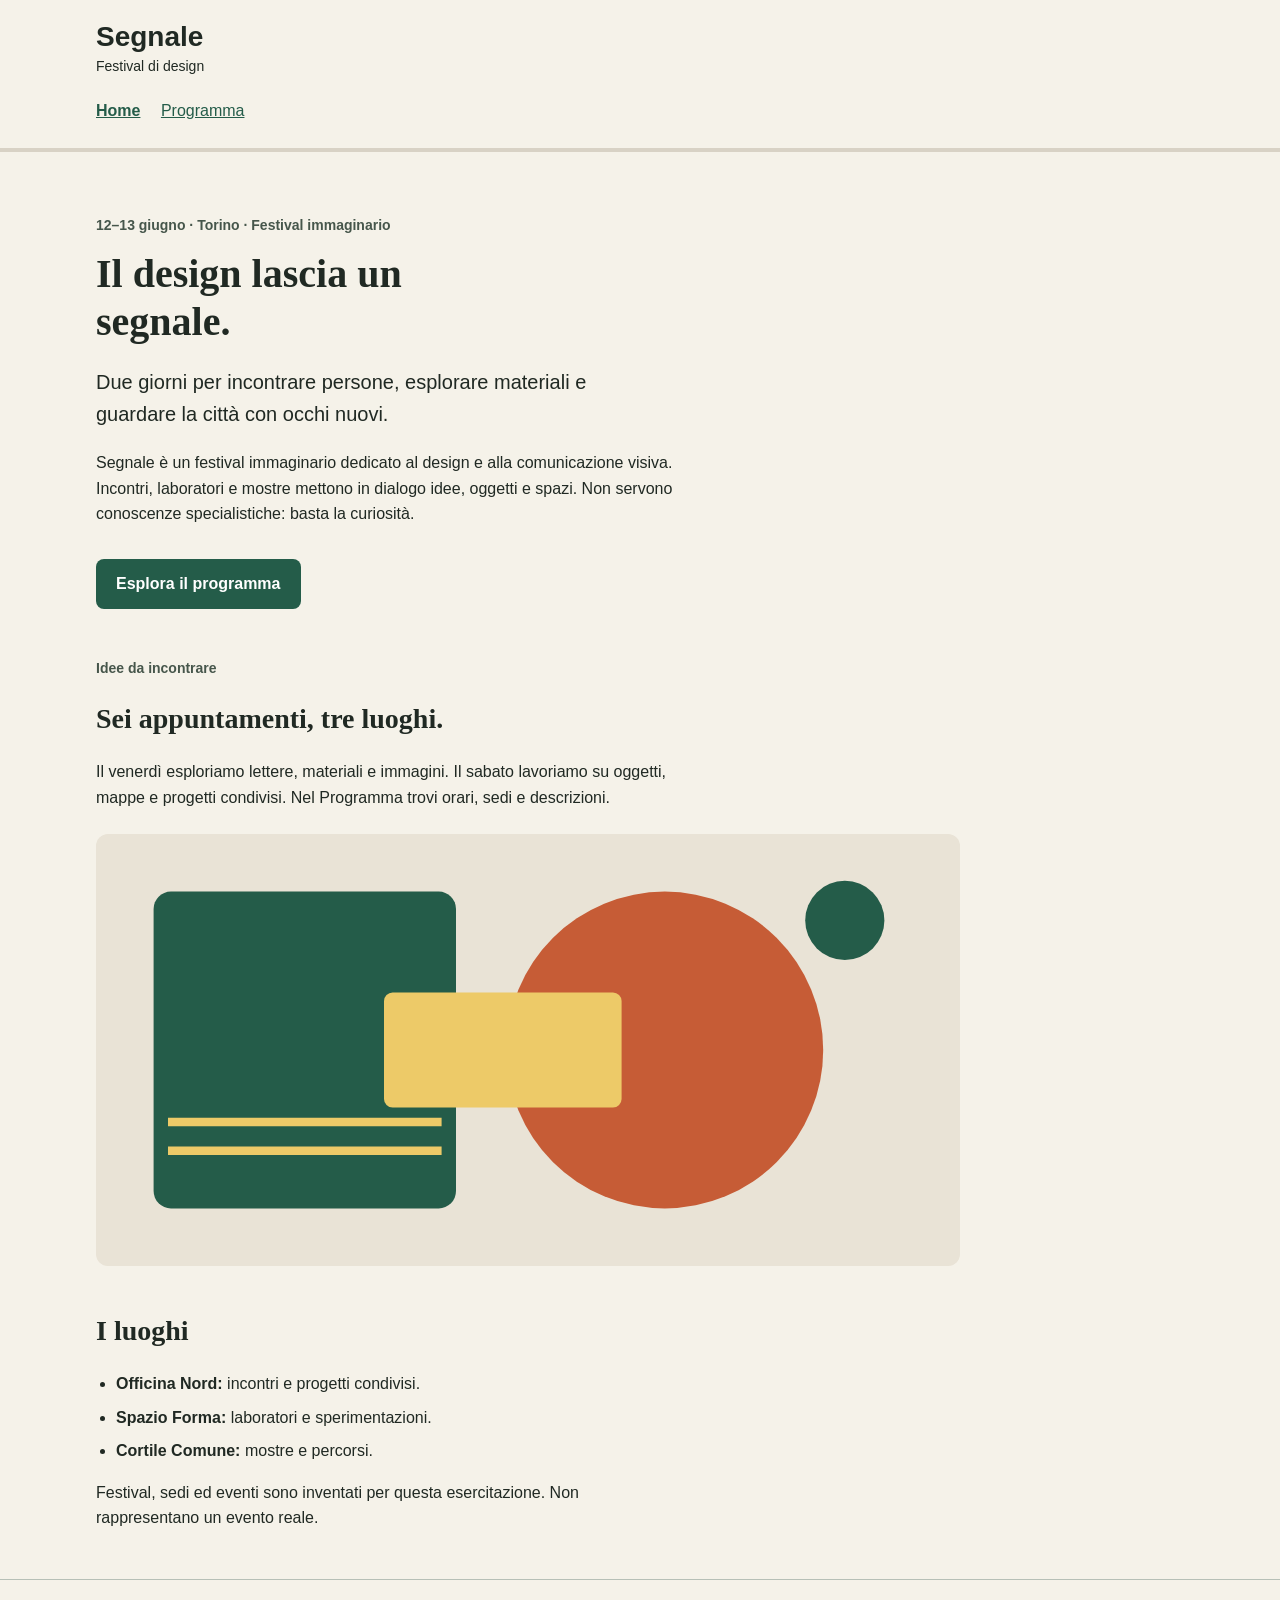
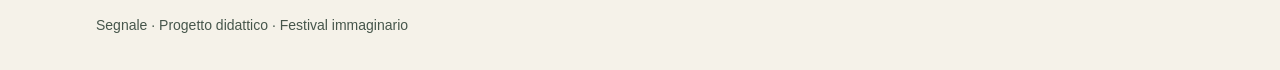
==== index.html @ 4715b221 "Prima Versione Senza Modifica" ====
<!doctype html>
<html lang="it">
<head>
  <meta charset="utf-8">
  <meta name="viewport" content="width=device-width, initial-scale=1">
  <title>Segnale — Festival di design</title>
  <link rel="stylesheet" href="style.css">
</head>
<body>
  <a class="skip-link" href="#contenuto">Vai al contenuto</a>
  <header class="site-header">
    <div class="container">
      <a class="brand" href="index.html">Segnale<span>Festival di design</span></a>
      <nav aria-label="Navigazione principale">
        <a href="index.html" aria-current="page">Home</a>
        <!-- Da completare: collegare questa voce alla pagina Programma. -->
        <a href="#">Programma</a>
      </nav>
    </div>
  </header>

  <main id="contenuto" class="container">
    <section class="intro" aria-labelledby="titolo-home">
      <p class="eyebrow">12–13 giugno · Torino · Festival immaginario</p>
      <h1 id="titolo-home">Il design lascia un segnale.</h1>
      <p class="lead">Due giorni per incontrare persone, esplorare materiali e guardare la città con occhi nuovi.</p>
      <p class="reading-text">Segnale è un festival immaginario dedicato al design e alla comunicazione visiva. Incontri, laboratori e mostre mettono in dialogo idee, oggetti e spazi. Non servono conoscenze specialistiche: basta la curiosità.</p>
      <!-- Da completare: anche questo collegamento deve aprire il Programma. -->
      <a class="button-link" href="#">Esplora il programma</a>
    </section>

    <section class="content-section" aria-labelledby="titolo-festival">
      <p class="eyebrow">Idee da incontrare</p>
      <h2 id="titolo-festival">Sei appuntamenti, tre luoghi.</h2>
      <p class="reading-text">Il venerdì esploriamo lettere, materiali e immagini. Il sabato lavoriamo su oggetti, mappe e progetti condivisi. Nel Programma trovi orari, sedi e descrizioni.</p>
      <img class="festival-image" src="assets/festival.svg" alt="Composizione geometrica di cerchi e rettangoli nei colori del festival" width="1200" height="600">
    </section>

    <section class="content-section" aria-labelledby="titolo-luoghi">
      <h2 id="titolo-luoghi">I luoghi</h2>
      <ul class="venues">
        <li><strong>Officina Nord:</strong> incontri e progetti condivisi.</li>
        <li><strong>Spazio Forma:</strong> laboratori e sperimentazioni.</li>
        <li><strong>Cortile Comune:</strong> mostre e percorsi.</li>
      </ul>
      <p class="reading-text">Festival, sedi ed eventi sono inventati per questa esercitazione. Non rappresentano un evento reale.</p>
    </section>
  </main>

  <footer class="site-footer"><div class="container"><p>Segnale · Progetto didattico · Festival immaginario</p></div></footer>
</body>
</html>
---- style.css ----
/* Stile iniziale: tipografia, colori e variabili CSS sono già predisposti.
   Lavoreremo su collegamenti, CSS condiviso e disposizione delle schede. */

/* Scelte comuni: ogni regola usa var() per richiamarne il valore. */
:root {
  --colore-primario: #245c49;
  --colore-primario-scuro: #173f32;
  --colore-sfondo: #f5f2e9;
  --colore-testo: #202923;
  --font-testo: Arial, Helvetica, sans-serif;
  --font-titoli: Georgia, "Times New Roman", serif;
}

* {
  box-sizing: border-box;
}

body {
  margin: 0;
  background: var(--colore-sfondo);
  color: var(--colore-testo);
  font-family: var(--font-testo);
  font-size: 1rem;
  line-height: 1.6;
}

a {
  color: var(--colore-primario);
}

a:hover {
  text-decoration-thickness: 3px;
}

a:focus-visible {
  outline: 3px solid var(--colore-testo);
  outline-offset: 4px;
}

.container {
  width: 92%;
  max-width: 68rem;
  margin: 0 auto;
}

.site-header {
  padding: 1.25rem 0;
  border-bottom: 4px solid #d8d2c5;
}

.brand {
  display: inline-block;
  color: var(--colore-testo);
  font-size: 1.75rem;
  font-weight: bold;
  line-height: 1.2;
  text-decoration: none;
}

.brand span {
  display: block;
  margin-top: 0.25rem;
  font-size: 0.875rem;
  font-weight: normal;
}

nav {
  margin-top: 1rem;
}

nav a {
  display: inline-block;
  margin-right: 1rem;
  padding: 0.25rem 0;
}

nav a[aria-current="page"] {
  font-weight: bold;
}

.intro {
  padding: 3rem 0 1rem;
}

.eyebrow,
.event-meta {
  color: #46564b;
  font-size: 0.875rem;
  font-weight: bold;
}

h1,
h2,
h3 {
  font-family: var(--font-titoli);
  line-height: 1.2;
}

h1 {
  max-width: 18ch;
  margin: 0.75rem 0 1.25rem;
  font-size: 2.5rem;
}

h2 {
  font-size: 1.75rem;
}

h3 {
  margin: 0.5rem 0 0.75rem;
  font-size: 1.375rem;
}

.lead {
  max-width: 48ch;
  font-size: 1.25rem;
}

.reading-text {
  max-width: 65ch;
}

.button-link {
  display: inline-block;
  margin-top: 1rem;
  padding: 0.75rem 1.25rem;
  border-radius: 0.5rem;
  background: var(--colore-primario);
  color: #ffffff;
  font-weight: bold;
  text-decoration: none;
}

.button-link:hover {
  background: var(--colore-primario-scuro);
}

.content-section {
  margin: 2rem 0 3rem;
}

.festival-image {
  display: block;
  width: 100%;
  max-width: 54rem;
  height: auto;
  margin-top: 1.5rem;
  border-radius: 0.75rem;
}

.venues {
  padding-left: 1.25rem;
}

.venues li {
  margin-bottom: 0.5rem;
}

/* Qui inseriremo la regola .event-grid durante la demo. */

.event-card {
  margin-bottom: 1.5rem;
  overflow: hidden;
  border: 1px solid #b7c0b7;
  border-radius: 0.75rem;
  background: #ffffff;
}

.event-card img {
  display: block;
  width: 100%;
  height: auto;
}

.event-body {
  padding: 1.25rem;
}

.event-body p:last-child {
  margin-bottom: 0;
}

.event-place {
  color: #46564b;
  font-size: 0.875rem;
}

.site-footer {
  padding: 1.25rem 0;
  border-top: 1px solid #b7c0b7;
  color: #46564b;
  font-size: 0.875rem;
}

.skip-link {
  position: absolute;
  top: -6rem;
  left: 1rem;
  padding: 0.75rem 1rem;
  background: #ffffff;
  color: var(--colore-testo);
}

.skip-link:focus {
  top: 1rem;
}

/* Qui aggiungeremo la media query durante la demo. */
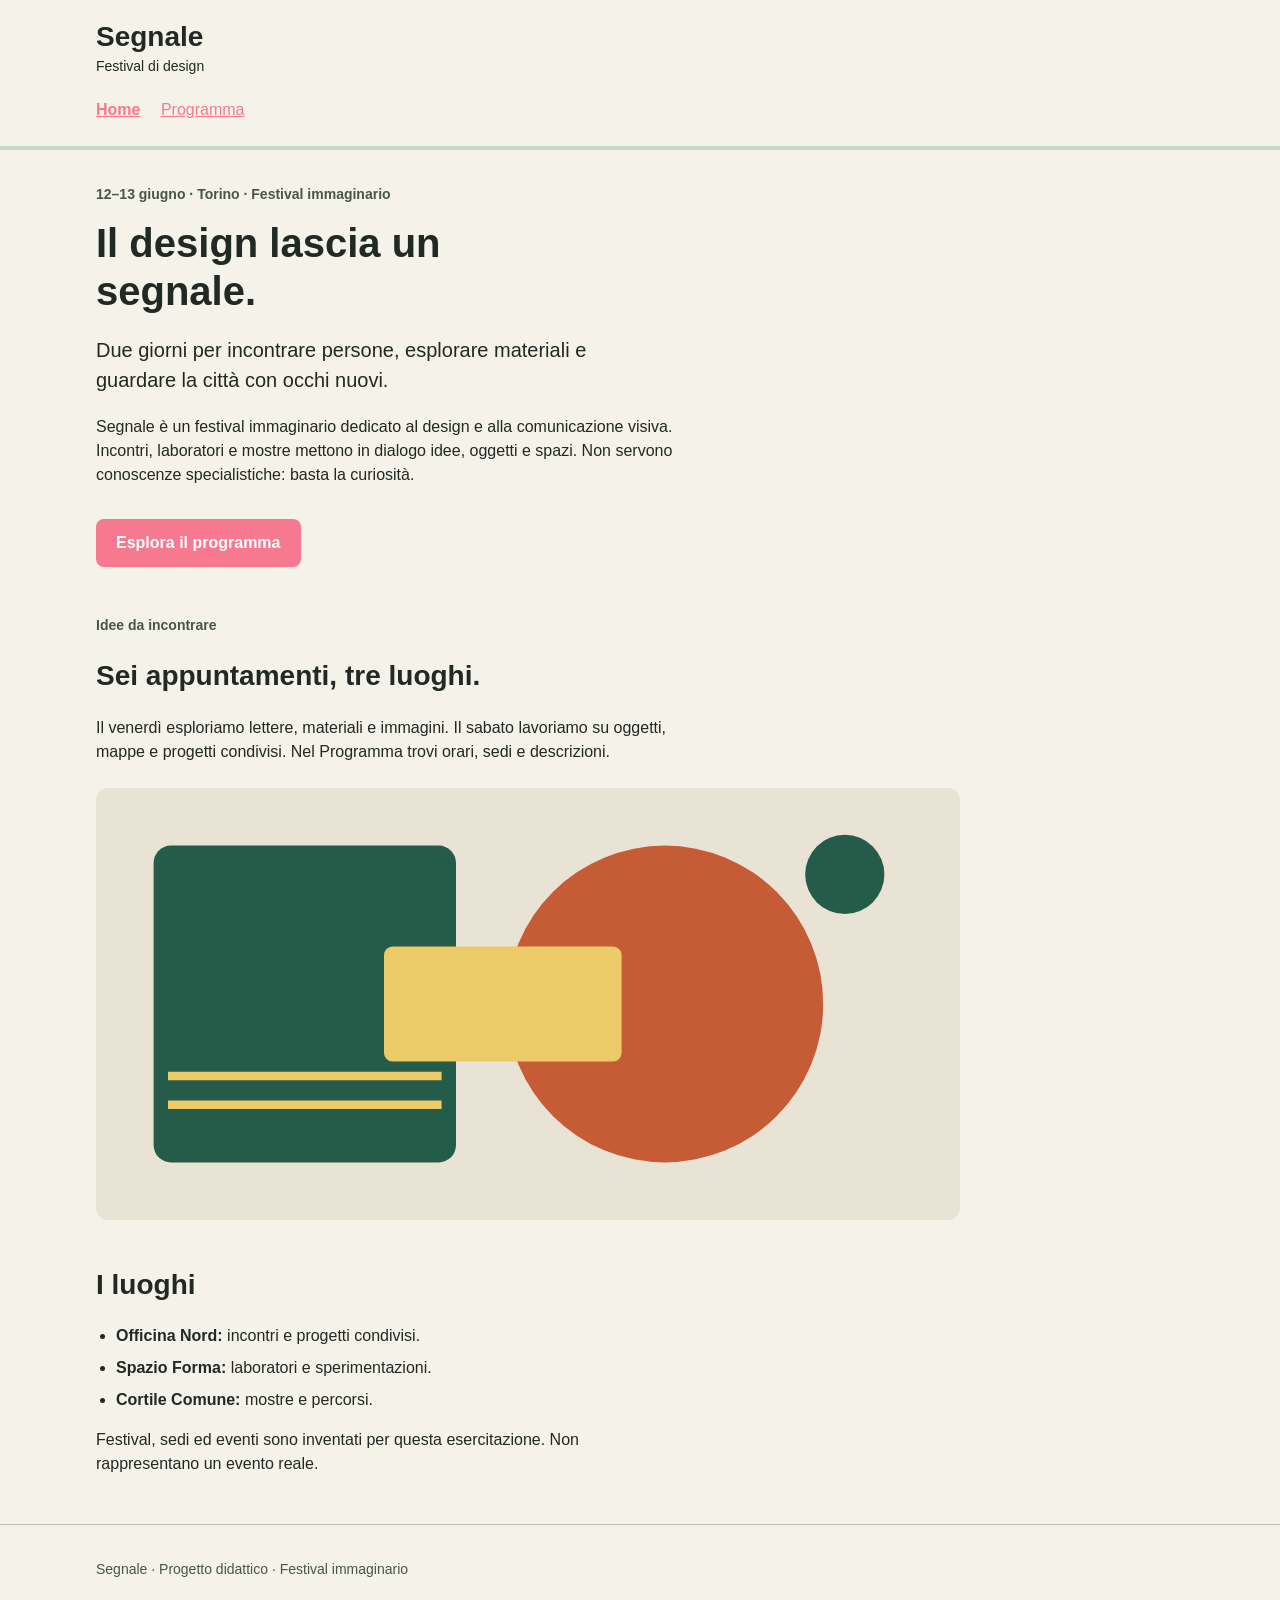
==== commit e85c37d9: "Modifica 1" ====
--- a/index.html
+++ b/index.html
@@ -14,7 +14,7 @@
       <nav aria-label="Navigazione principale">
         <a href="index.html" aria-current="page">Home</a>
         <!-- Da completare: collegare questa voce alla pagina Programma. -->
-        <a href="#">Programma</a>
+<a href="programma.html">Programma</a>
       </nav>
     </div>
   </header>
@@ -26,7 +26,7 @@
       <p class="lead">Due giorni per incontrare persone, esplorare materiali e guardare la città con occhi nuovi.</p>
       <p class="reading-text">Segnale è un festival immaginario dedicato al design e alla comunicazione visiva. Incontri, laboratori e mostre mettono in dialogo idee, oggetti e spazi. Non servono conoscenze specialistiche: basta la curiosità.</p>
       <!-- Da completare: anche questo collegamento deve aprire il Programma. -->
-      <a class="button-link" href="#">Esplora il programma</a>
+<a class="button-link" href="programma.html">Esplora il programma</a>
     </section>
 
     <section class="content-section" aria-labelledby="titolo-festival">
--- a/style.css
+++ b/style.css
@@ -3,12 +3,12 @@
 
 /* Scelte comuni: ogni regola usa var() per richiamarne il valore. */
 :root {
-  --colore-primario: #245c49;
-  --colore-primario-scuro: #173f32;
+  --colore-primario: #f67990;
+  --colore-primario-scuro: #aa3147;
   --colore-sfondo: #f5f2e9;
   --colore-testo: #202923;
-  --font-testo: Arial, Helvetica, sans-serif;
-  --font-titoli: Georgia, "Times New Roman", serif;
+  --font-testo: Roboto, Helvetica, sans-serif;
+  --font-titoli: "Stack Sans Notch", sans-serif;
 }
 
 * {
@@ -21,7 +21,7 @@
   color: var(--colore-testo);
   font-family: var(--font-testo);
   font-size: 1rem;
-  line-height: 1.6;
+  line-height: 1.5;
 }
 
 a {
@@ -45,7 +45,7 @@
 
 .site-header {
   padding: 1.25rem 0;
-  border-bottom: 4px solid #d8d2c5;
+  border-bottom: 4px solid #c5d8cd;
 }
 
 .brand {
@@ -79,7 +79,7 @@
 }
 
 .intro {
-  padding: 3rem 0 1rem;
+  padding: 1.25rem 0 1rem;
 }
 
 .eyebrow,
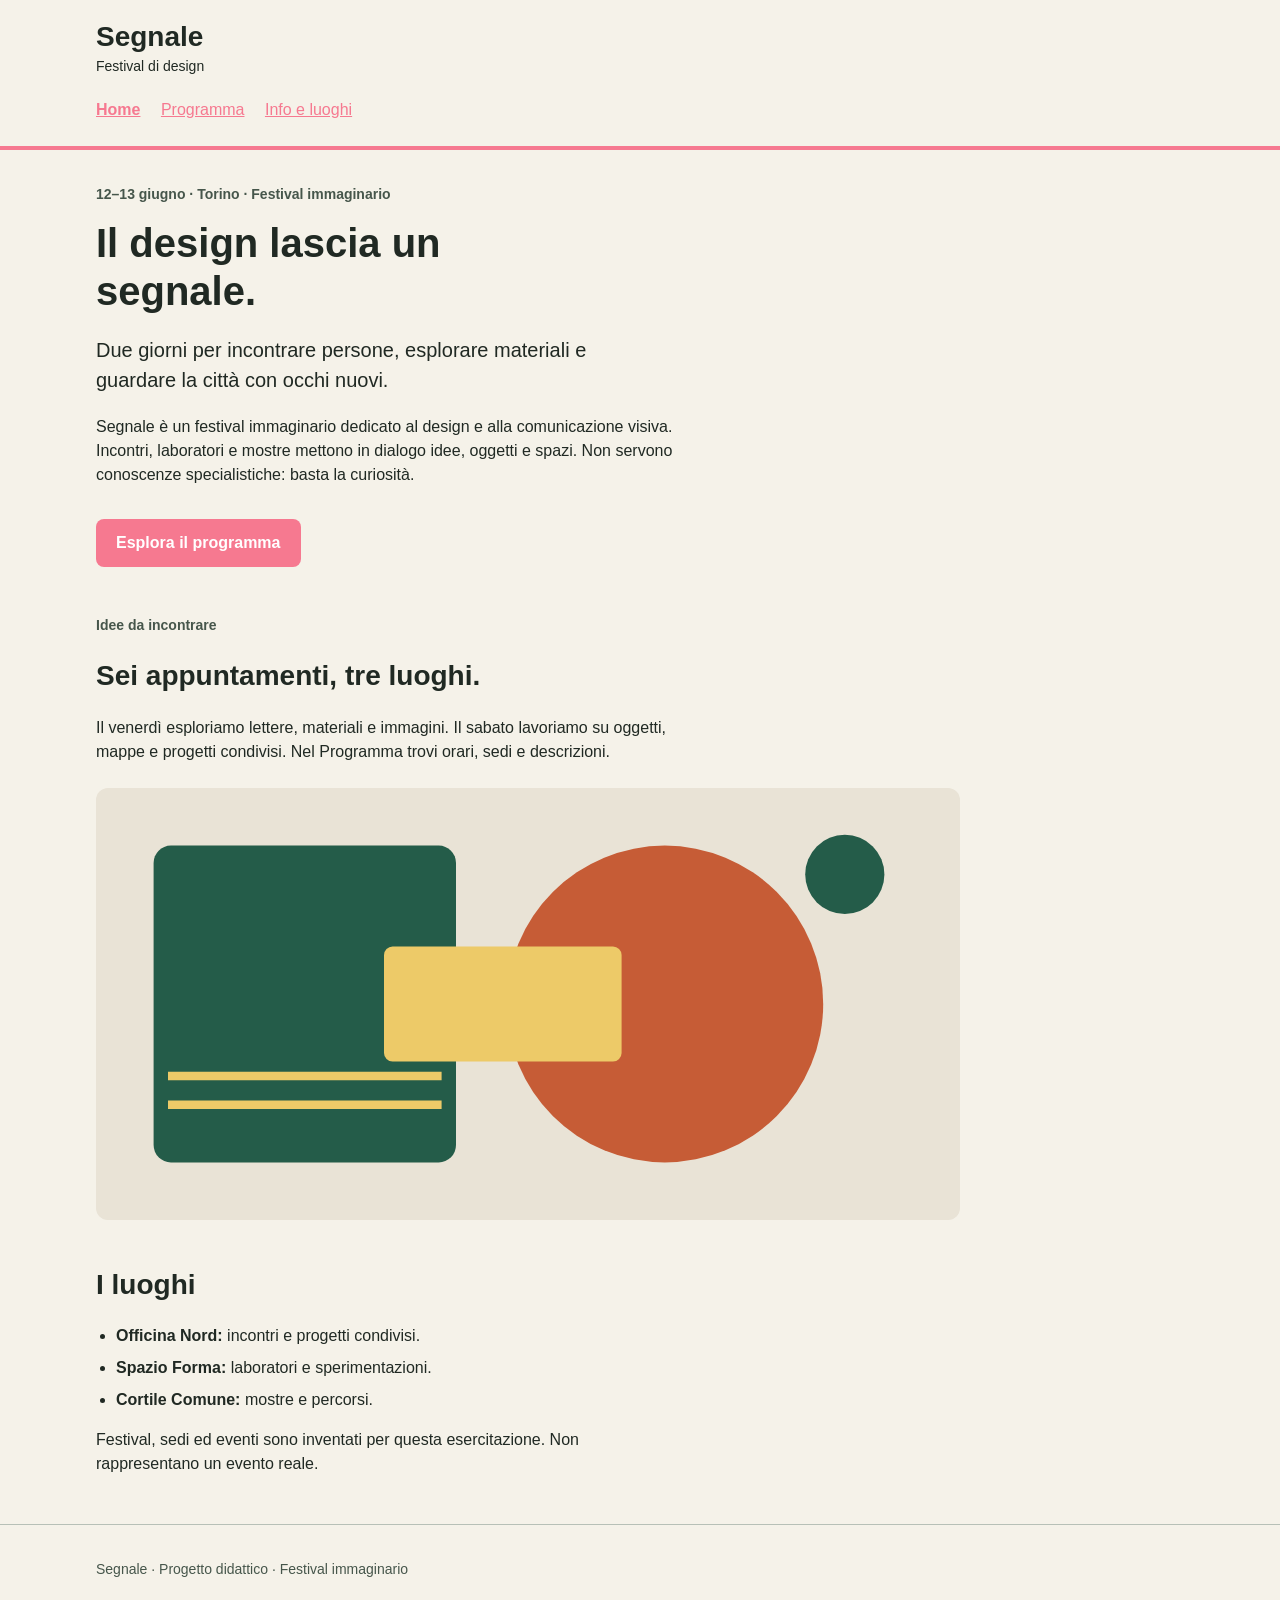
==== commit 7aa41b5d: "1 Passaggio" ====
--- a/index.html
+++ b/index.html
@@ -11,11 +11,11 @@
   <header class="site-header">
     <div class="container">
       <a class="brand" href="index.html">Segnale<span>Festival di design</span></a>
-      <nav aria-label="Navigazione principale">
-        <a href="index.html" aria-current="page">Home</a>
-        <!-- Da completare: collegare questa voce alla pagina Programma. -->
-<a href="programma.html">Programma</a>
-      </nav>
+<nav aria-label="Navigazione principale">
+  <a href="index.html" aria-current="page">Home</a>
+  <a href="programma.html">Programma</a>
+  <a href="info.html">Info e luoghi</a>
+</nav>
     </div>
   </header>
 
--- a/style.css
+++ b/style.css
@@ -45,7 +45,7 @@
 
 .site-header {
   padding: 1.25rem 0;
-  border-bottom: 4px solid #c5d8cd;
+  border-bottom: 4px solid var(--colore-primario);
 }
 
 .brand {
@@ -156,10 +156,15 @@
   margin-bottom: 0.5rem;
 }
 
-/* Qui inseriremo la regola .event-grid durante la demo. */
+.event-grid {
+  display: grid;
+  grid-template-columns: repeat(2, minmax(0, 1fr));
+  gap: 1.5rem;
+}
+
 
 .event-card {
-  margin-bottom: 1.5rem;
+  margin-bottom: 0rem;
   overflow: hidden;
   border: 1px solid #b7c0b7;
   border-radius: 0.75rem;
@@ -173,7 +178,7 @@
 }
 
 .event-body {
-  padding: 1.25rem;
+  padding: 2rem;
 }
 
 .event-body p:last-child {
@@ -205,4 +210,14 @@
   top: 1rem;
 }
 
-/* Qui aggiungeremo la media query durante la demo. */
+@media (max-width: 37.4375rem) {
+  .event-grid {
+    grid-template-columns: 1fr;
+  }
+}
+
+@media (min-width: 64rem) {
+  .event-grid {
+    grid-template-columns: repeat(3, minmax(0, 1fr));
+  }
+}
